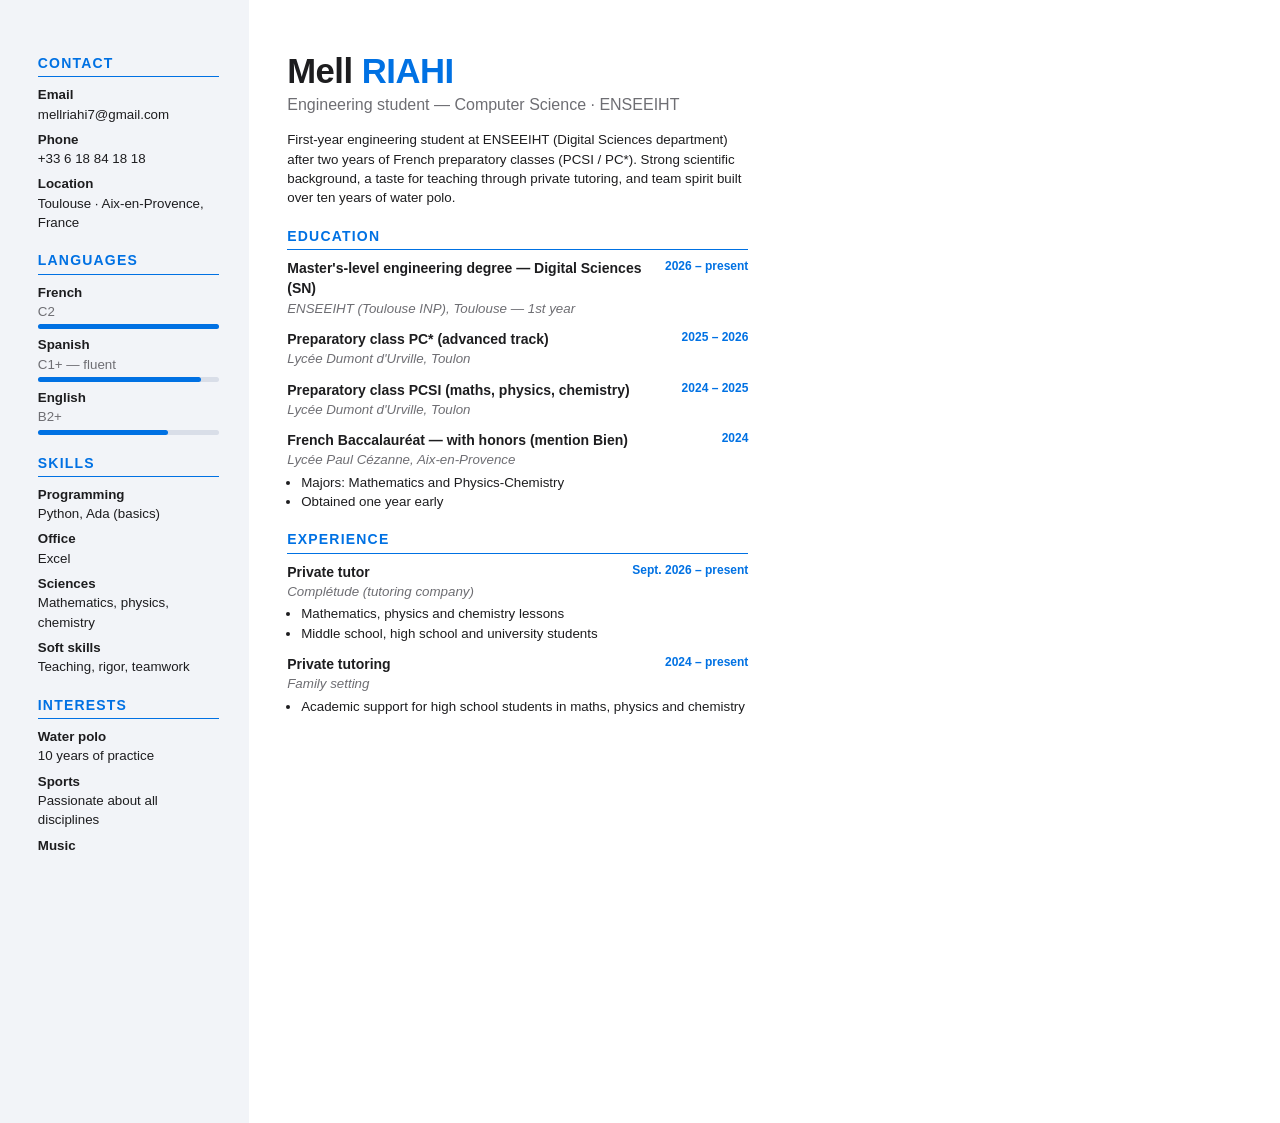
==== cv/CV_EN.html @ 14e67a26 "Ajoute le CV FR/EN et remplit le profil du portfolio CV une page (sources HTML dans cv/, PDF dans as" ====
<!doctype html>
<html lang="en">
<head>
  <meta charset="utf-8" />
  <title>Resume — Mell RIAHI</title>
  <link rel="stylesheet" href="cv.css" />
</head>
<body>
  <aside>
    <h2>Contact</h2>
    <ul>
      <li><span class="label">Email</span>mellriahi7@gmail.com</li>
      <li><span class="label">Phone</span>+33 6 18 84 18 18</li>
      <li><span class="label">Location</span>Toulouse · Aix-en-Provence, France</li>
    </ul>

    <h2>Languages</h2>
    <ul>
      <li><span class="label">French</span><span class="muted">C2</span><div class="bar"><i style="width:100%"></i></div></li>
      <li><span class="label">Spanish</span><span class="muted">C1+ — fluent</span><div class="bar"><i style="width:90%"></i></div></li>
      <li><span class="label">English</span><span class="muted">B2+</span><div class="bar"><i style="width:72%"></i></div></li>
    </ul>

    <h2>Skills</h2>
    <ul>
      <li><span class="label">Programming</span>Python, Ada (basics)</li>
      <li><span class="label">Office</span>Excel</li>
      <li><span class="label">Sciences</span>Mathematics, physics, chemistry</li>
      <li><span class="label">Soft skills</span>Teaching, rigor, teamwork</li>
    </ul>

    <h2>Interests</h2>
    <ul>
      <li><span class="label">Water polo</span>10 years of practice</li>
      <li><span class="label">Sports</span>Passionate about all disciplines</li>
      <li><span class="label">Music</span></li>
    </ul>
  </aside>

  <main>
    <h1>Mell <span>RIAHI</span></h1>
    <p class="role">Engineering student — Computer Science · ENSEEIHT</p>
    <p class="profile">
      First-year engineering student at ENSEEIHT (Digital Sciences department)
      after two years of French preparatory classes (PCSI / PC*). Strong
      scientific background, a taste for teaching through private tutoring,
      and team spirit built over ten years of water polo.
    </p>

    <h2>Education</h2>
    <div class="item">
      <div class="item-head"><strong>Master's-level engineering degree — Digital Sciences (SN)</strong><span class="date">2026 – present</span></div>
      <div class="where">ENSEEIHT (Toulouse INP), Toulouse — 1st year</div>
    </div>
    <div class="item">
      <div class="item-head"><strong>Preparatory class PC* (advanced track)</strong><span class="date">2025 – 2026</span></div>
      <div class="where">Lycée Dumont d'Urville, Toulon</div>
    </div>
    <div class="item">
      <div class="item-head"><strong>Preparatory class PCSI (maths, physics, chemistry)</strong><span class="date">2024 – 2025</span></div>
      <div class="where">Lycée Dumont d'Urville, Toulon</div>
    </div>
    <div class="item">
      <div class="item-head"><strong>French Baccalauréat — with honors (mention Bien)</strong><span class="date">2024</span></div>
      <div class="where">Lycée Paul Cézanne, Aix-en-Provence</div>
      <ul>
        <li>Majors: Mathematics and Physics-Chemistry</li>
        <li>Obtained one year early</li>
      </ul>
    </div>

    <h2>Experience</h2>
    <div class="item">
      <div class="item-head"><strong>Private tutor</strong><span class="date">Sept. 2026 – present</span></div>
      <div class="where">Complétude (tutoring company)</div>
      <ul>
        <li>Mathematics, physics and chemistry lessons</li>
        <li>Middle school, high school and university students</li>
      </ul>
    </div>
    <div class="item">
      <div class="item-head"><strong>Private tutoring</strong><span class="date">2024 – present</span></div>
      <div class="where">Family setting</div>
      <ul>
        <li>Academic support for high school students in maths, physics and chemistry</li>
      </ul>
    </div>
  </main>
</body>
</html>
---- cv/cv.css ----
/* Mise en page du CV : une page A4. */
@page { size: A4; margin: 0; }
* { box-sizing: border-box; }
:root { --accent: #0071e3; --text: #1d1d1f; --muted: #6e6e73; --side: #f2f4f8; }
html, body { margin: 0; }
body {
  width: 210mm; height: 297mm;
  font: 10pt/1.45 -apple-system, "Segoe UI", Roboto, Helvetica, Arial, sans-serif;
  color: var(--text);
  display: grid; grid-template-columns: 66mm 1fr;
  -webkit-print-color-adjust: exact; print-color-adjust: exact;
}
aside { background: var(--side); padding: 14mm 8mm 12mm 10mm; }
main { padding: 14mm 12mm 12mm 10mm; }
h1 { margin: 0; font-size: 26pt; line-height: 1.05; letter-spacing: -0.5px; }
h1 span { color: var(--accent); }
.role { margin: 4px 0 0; font-size: 12pt; color: var(--muted); }
h2 {
  margin: 18px 0 8px; padding-bottom: 3px;
  font-size: 10.5pt; text-transform: uppercase; letter-spacing: 1.2px;
  color: var(--accent); border-bottom: 1.5px solid var(--accent);
}
aside h2:first-child { margin-top: 0; }
ul { margin: 0; padding: 0; list-style: none; }
aside li { margin-bottom: 6px; }
aside .label { display: block; font-weight: 600; }
aside .muted, .muted { color: var(--muted); }
.profile { margin: 14px 0 0; }
.item { margin-bottom: 11px; }
.item-head { display: flex; justify-content: space-between; gap: 8px; }
.item-head strong { font-size: 10.5pt; }
.date { flex: none; color: var(--accent); font-weight: 600; font-size: 9pt; }
.where { color: var(--muted); font-style: italic; }
.item ul { margin-top: 3px; padding-left: 14px; list-style: disc; }
.bar { height: 5px; margin-top: 3px; border-radius: 3px; background: #d9dee8; }
.bar i { display: block; height: 100%; border-radius: 3px; background: var(--accent); }
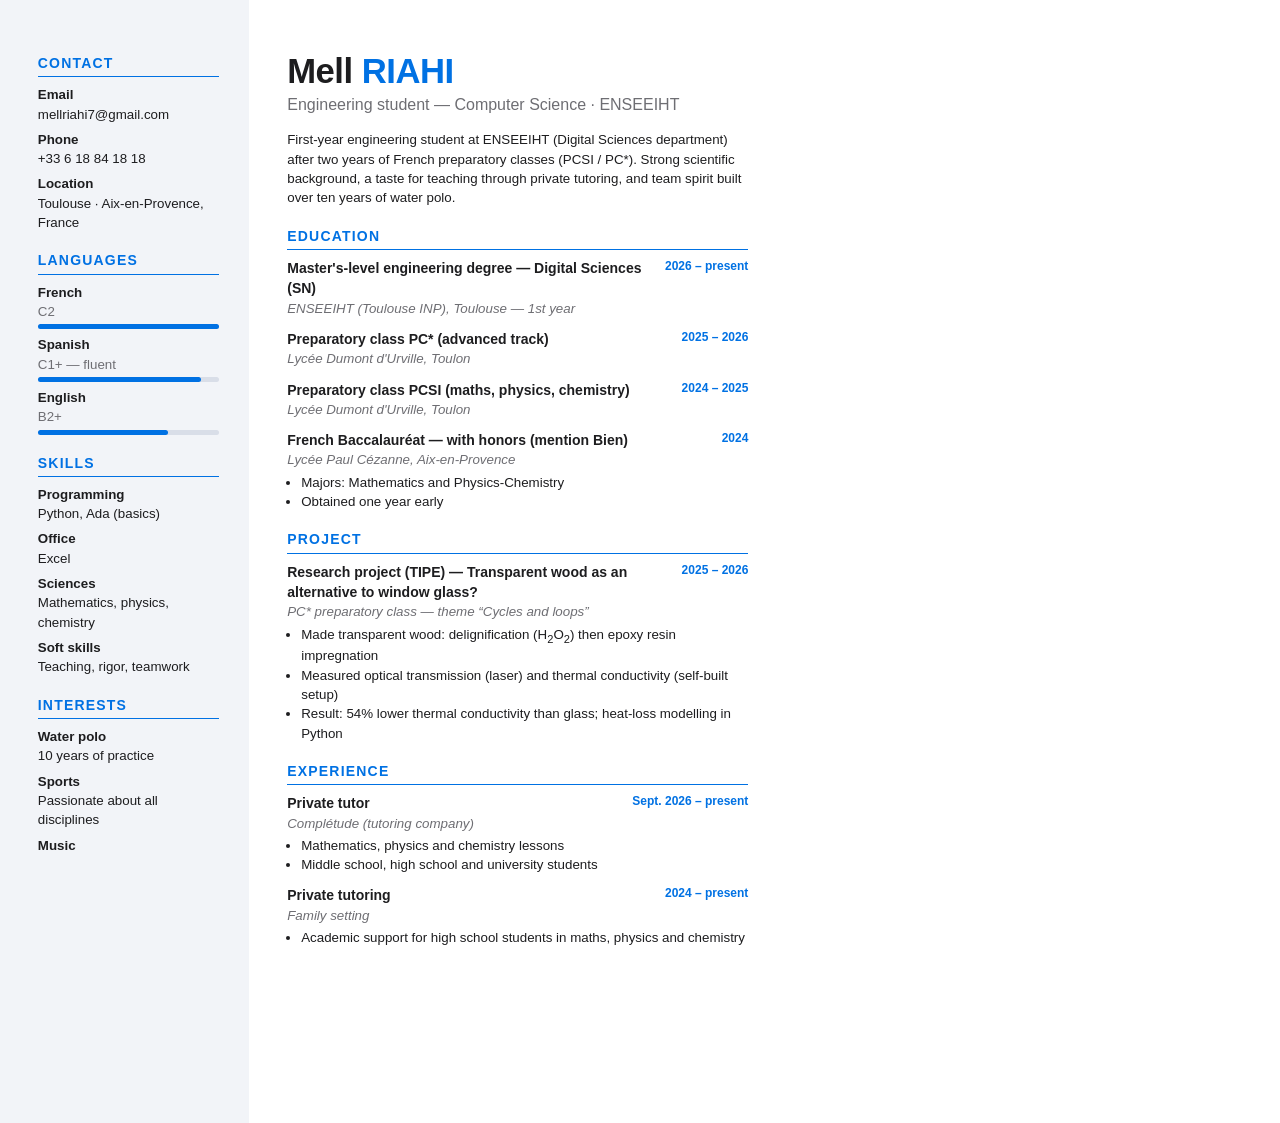
==== commit de18058d: "Ajoute le TIPE dans la section Projet du CV FR/EN Co-Authored-By: Claude Opus 5.5 <noreply@anthropic" ====
--- a/cv/CV_EN.html
+++ b/cv/CV_EN.html
@@ -69,6 +69,17 @@
       </ul>
     </div>
 
+    <h2>Project</h2>
+    <div class="item">
+      <div class="item-head"><strong>Research project (TIPE) — Transparent wood as an alternative to window glass?</strong><span class="date">2025 – 2026</span></div>
+      <div class="where">PC* preparatory class — theme “Cycles and loops”</div>
+      <ul>
+        <li>Made transparent wood: delignification (H<sub>2</sub>O<sub>2</sub>) then epoxy resin impregnation</li>
+        <li>Measured optical transmission (laser) and thermal conductivity (self-built setup)</li>
+        <li>Result: 54% lower thermal conductivity than glass; heat-loss modelling in Python</li>
+      </ul>
+    </div>
+
     <h2>Experience</h2>
     <div class="item">
       <div class="item-head"><strong>Private tutor</strong><span class="date">Sept. 2026 – present</span></div>
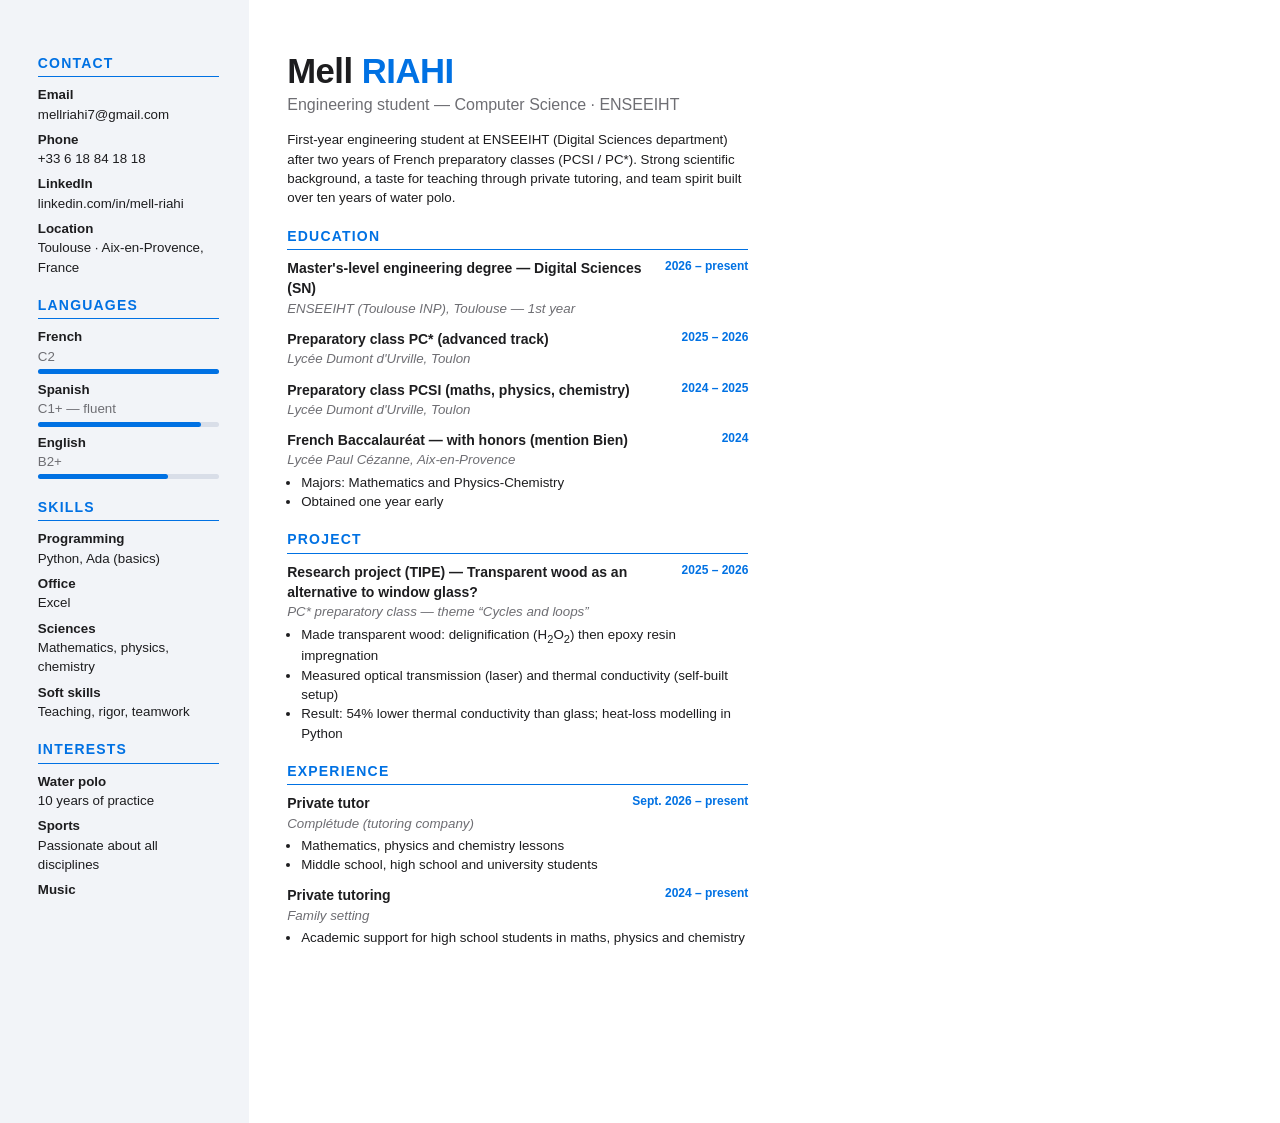
==== commit 6790c999: "Ajoute le lien LinkedIn sur le site et dans le CV FR/EN Co-Authored-By: Claude Opus 5.5 <noreply@ant" ====
--- a/cv/CV_EN.html
+++ b/cv/CV_EN.html
@@ -11,6 +11,7 @@
     <ul>
       <li><span class="label">Email</span>mellriahi7@gmail.com</li>
       <li><span class="label">Phone</span>+33 6 18 84 18 18</li>
+      <li><span class="label">LinkedIn</span><a href="https://www.linkedin.com/in/mell-riahi">linkedin.com/in/mell-riahi</a></li>
       <li><span class="label">Location</span>Toulouse · Aix-en-Provence, France</li>
     </ul>
 
--- a/cv/cv.css
+++ b/cv/cv.css
@@ -34,3 +34,4 @@
 .item ul { margin-top: 3px; padding-left: 14px; list-style: disc; }
 .bar { height: 5px; margin-top: 3px; border-radius: 3px; background: #d9dee8; }
 .bar i { display: block; height: 100%; border-radius: 3px; background: var(--accent); }
+aside a { color: inherit; text-decoration: none; }
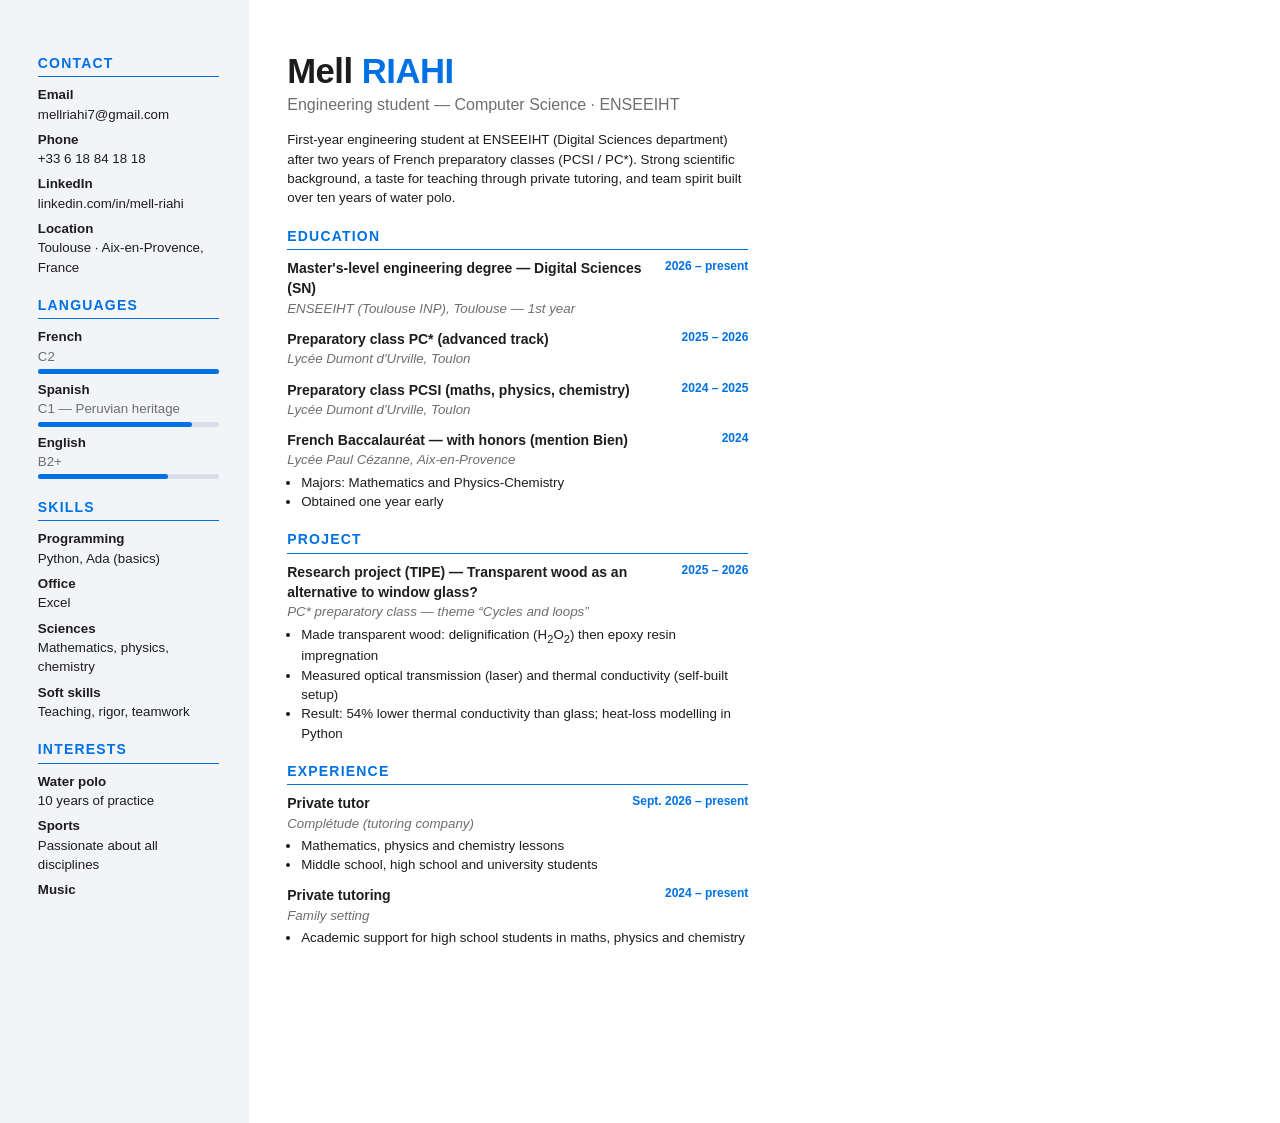
==== commit 66209e9c: "Remplit Mobilité et Engagement, ajoute la section Transmission - Mobilité : origines péruviennes, en" ====
--- a/cv/CV_EN.html
+++ b/cv/CV_EN.html
@@ -18,7 +18,7 @@
     <h2>Languages</h2>
     <ul>
       <li><span class="label">French</span><span class="muted">C2</span><div class="bar"><i style="width:100%"></i></div></li>
-      <li><span class="label">Spanish</span><span class="muted">C1+ — fluent</span><div class="bar"><i style="width:90%"></i></div></li>
+      <li><span class="label">Spanish</span><span class="muted">C1 — Peruvian heritage</span><div class="bar"><i style="width:85%"></i></div></li>
       <li><span class="label">English</span><span class="muted">B2+</span><div class="bar"><i style="width:72%"></i></div></li>
     </ul>
 
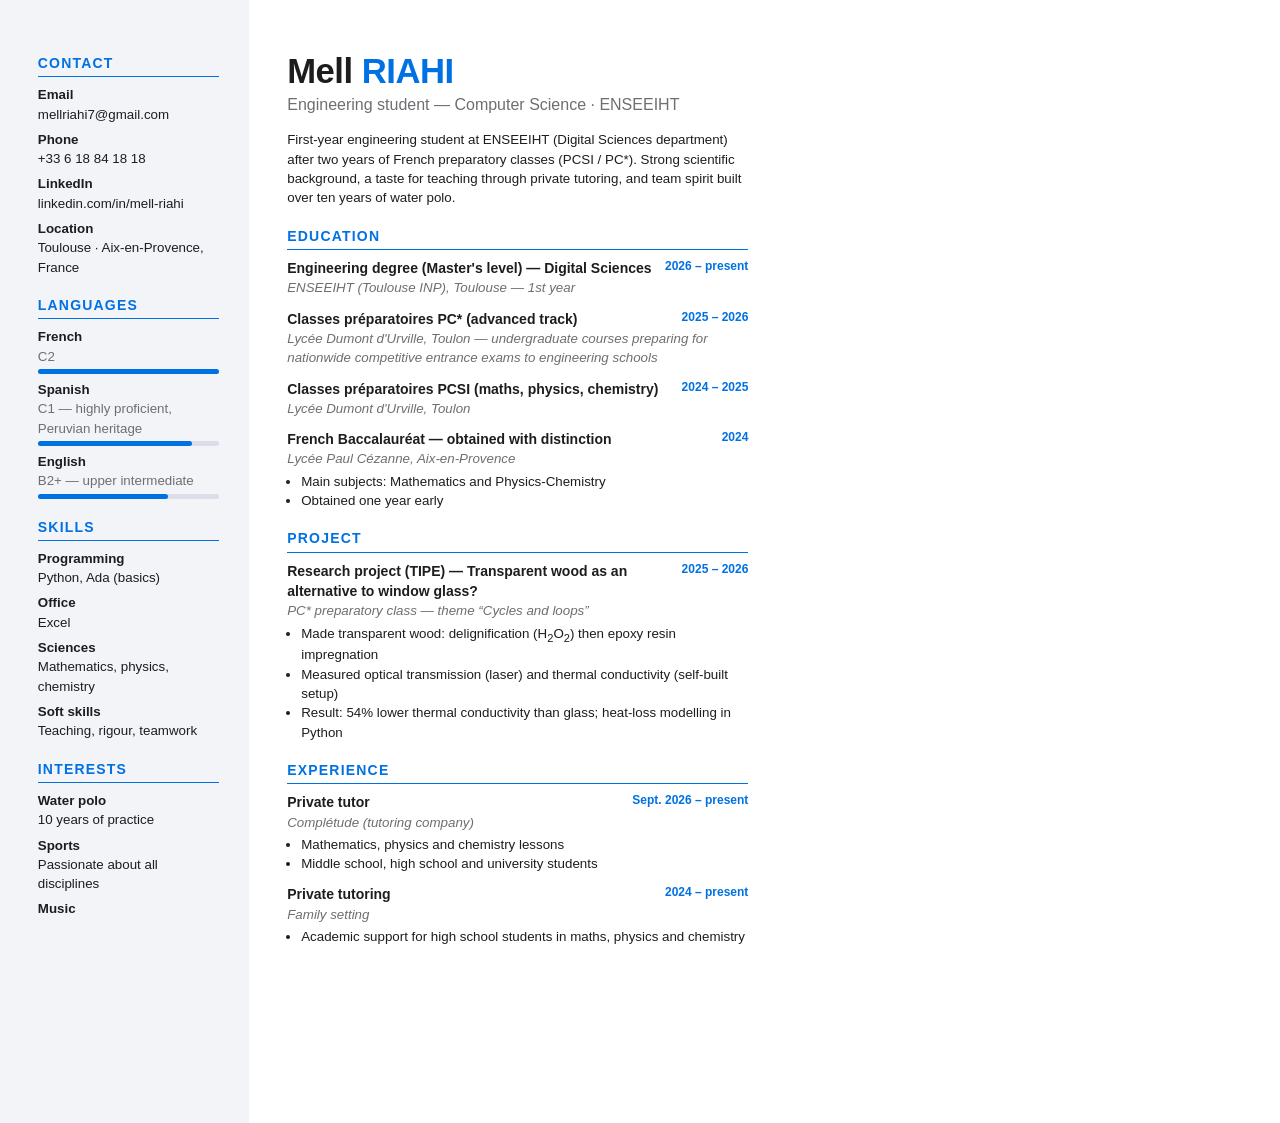
==== commit 991cedec: "Restructure le portfolio selon le cadre ePortfolio @N7 - 6 onglets : Welcome, Engineering course, In" ====
--- a/cv/CV_EN.html
+++ b/cv/CV_EN.html
@@ -2,7 +2,7 @@
 <html lang="en">
 <head>
   <meta charset="utf-8" />
-  <title>Resume — Mell RIAHI</title>
+  <title>CV — Mell RIAHI</title>
   <link rel="stylesheet" href="cv.css" />
 </head>
 <body>
@@ -18,8 +18,8 @@
     <h2>Languages</h2>
     <ul>
       <li><span class="label">French</span><span class="muted">C2</span><div class="bar"><i style="width:100%"></i></div></li>
-      <li><span class="label">Spanish</span><span class="muted">C1 — Peruvian heritage</span><div class="bar"><i style="width:85%"></i></div></li>
-      <li><span class="label">English</span><span class="muted">B2+</span><div class="bar"><i style="width:72%"></i></div></li>
+      <li><span class="label">Spanish</span><span class="muted">C1 — highly proficient, Peruvian heritage</span><div class="bar"><i style="width:85%"></i></div></li>
+      <li><span class="label">English</span><span class="muted">B2+ — upper intermediate</span><div class="bar"><i style="width:72%"></i></div></li>
     </ul>
 
     <h2>Skills</h2>
@@ -27,7 +27,7 @@
       <li><span class="label">Programming</span>Python, Ada (basics)</li>
       <li><span class="label">Office</span>Excel</li>
       <li><span class="label">Sciences</span>Mathematics, physics, chemistry</li>
-      <li><span class="label">Soft skills</span>Teaching, rigor, teamwork</li>
+      <li><span class="label">Soft skills</span>Teaching, rigour, teamwork</li>
     </ul>
 
     <h2>Interests</h2>
@@ -50,22 +50,22 @@
 
     <h2>Education</h2>
     <div class="item">
-      <div class="item-head"><strong>Master's-level engineering degree — Digital Sciences (SN)</strong><span class="date">2026 – present</span></div>
+      <div class="item-head"><strong>Engineering degree (Master's level) — Digital Sciences</strong><span class="date">2026 – present</span></div>
       <div class="where">ENSEEIHT (Toulouse INP), Toulouse — 1st year</div>
     </div>
     <div class="item">
-      <div class="item-head"><strong>Preparatory class PC* (advanced track)</strong><span class="date">2025 – 2026</span></div>
+      <div class="item-head"><strong>Classes préparatoires PC* (advanced track)</strong><span class="date">2025 – 2026</span></div>
+      <div class="where">Lycée Dumont d'Urville, Toulon — undergraduate courses preparing for nationwide competitive entrance exams to engineering schools</div>
+    </div>
+    <div class="item">
+      <div class="item-head"><strong>Classes préparatoires PCSI (maths, physics, chemistry)</strong><span class="date">2024 – 2025</span></div>
       <div class="where">Lycée Dumont d'Urville, Toulon</div>
     </div>
     <div class="item">
-      <div class="item-head"><strong>Preparatory class PCSI (maths, physics, chemistry)</strong><span class="date">2024 – 2025</span></div>
-      <div class="where">Lycée Dumont d'Urville, Toulon</div>
-    </div>
-    <div class="item">
-      <div class="item-head"><strong>French Baccalauréat — with honors (mention Bien)</strong><span class="date">2024</span></div>
+      <div class="item-head"><strong>French Baccalauréat — obtained with distinction</strong><span class="date">2024</span></div>
       <div class="where">Lycée Paul Cézanne, Aix-en-Provence</div>
       <ul>
-        <li>Majors: Mathematics and Physics-Chemistry</li>
+        <li>Main subjects: Mathematics and Physics-Chemistry</li>
         <li>Obtained one year early</li>
       </ul>
     </div>
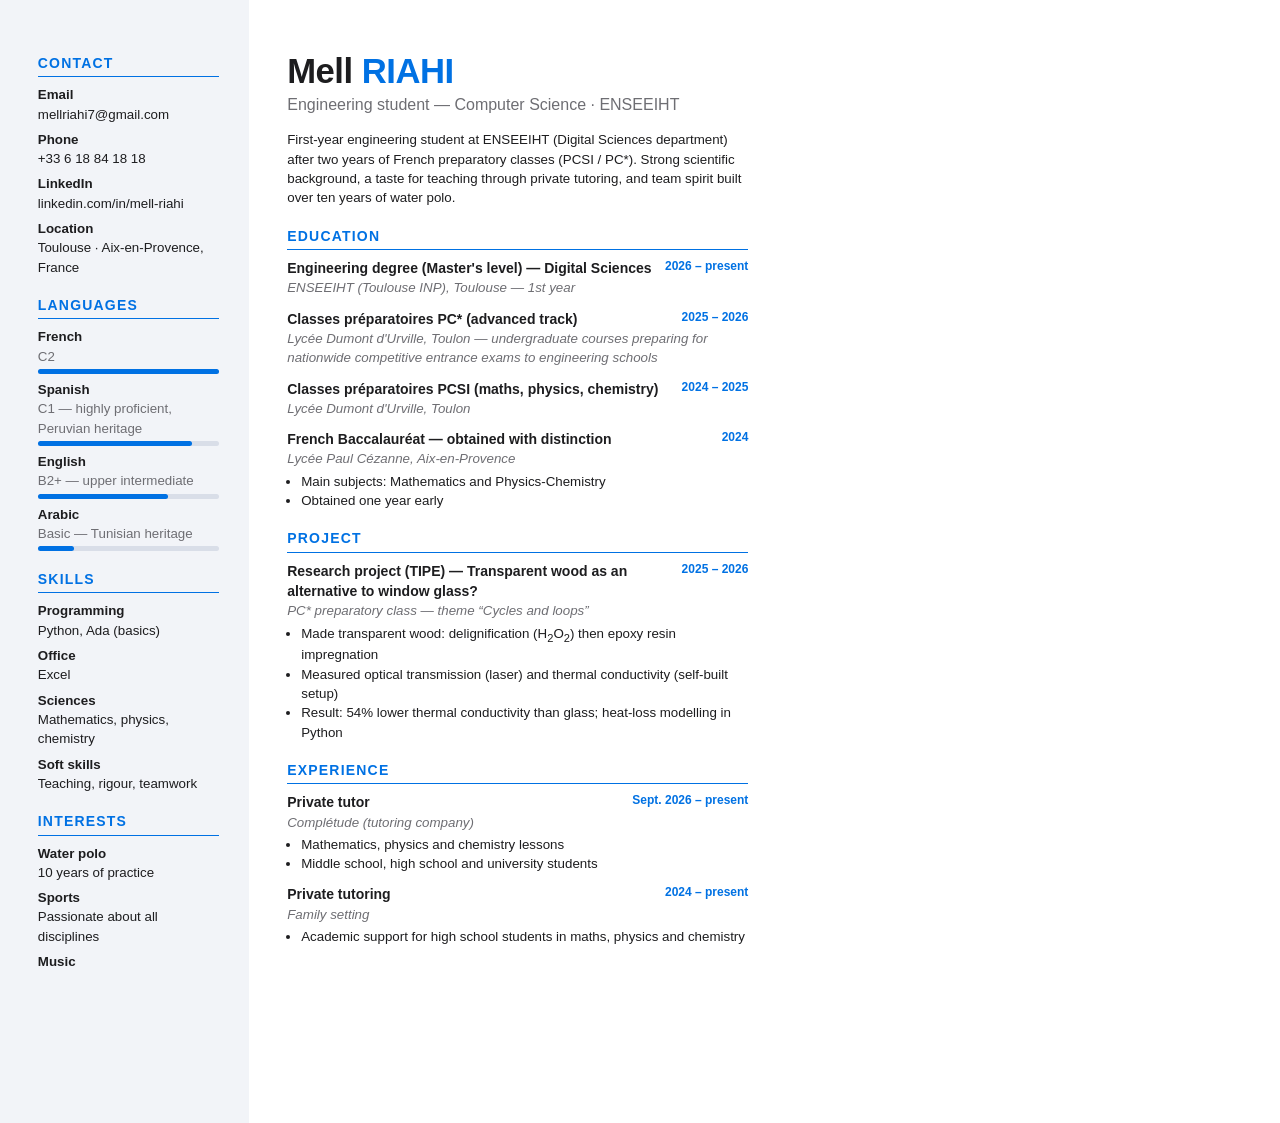
==== commit 176bf8a1: "Ajoute les origines tunisiennes et l'arabe (notions) au site et aux CV Co-Authored-By: Claude Opus 5" ====
--- a/cv/CV_EN.html
+++ b/cv/CV_EN.html
@@ -20,6 +20,7 @@
       <li><span class="label">French</span><span class="muted">C2</span><div class="bar"><i style="width:100%"></i></div></li>
       <li><span class="label">Spanish</span><span class="muted">C1 — highly proficient, Peruvian heritage</span><div class="bar"><i style="width:85%"></i></div></li>
       <li><span class="label">English</span><span class="muted">B2+ — upper intermediate</span><div class="bar"><i style="width:72%"></i></div></li>
+      <li><span class="label">Arabic</span><span class="muted">Basic — Tunisian heritage</span><div class="bar"><i style="width:20%"></i></div></li>
     </ul>
 
     <h2>Skills</h2>
